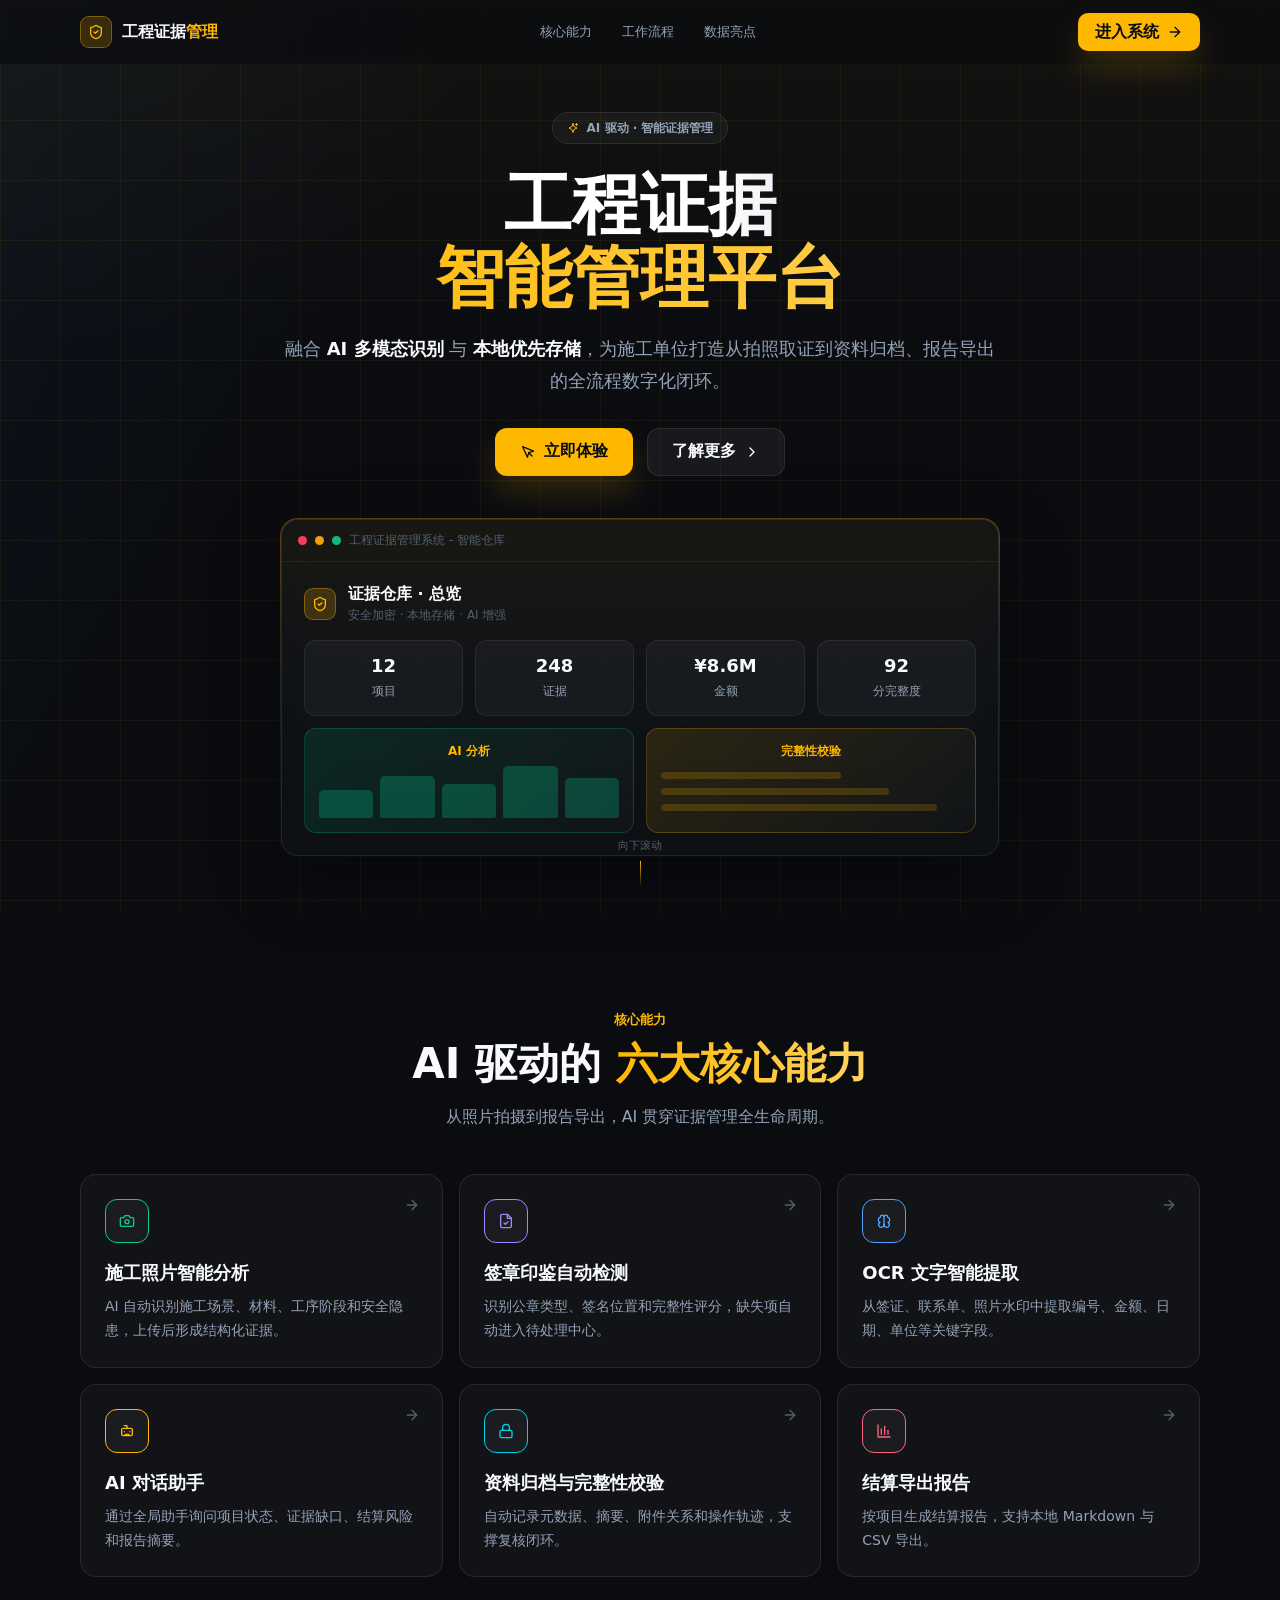
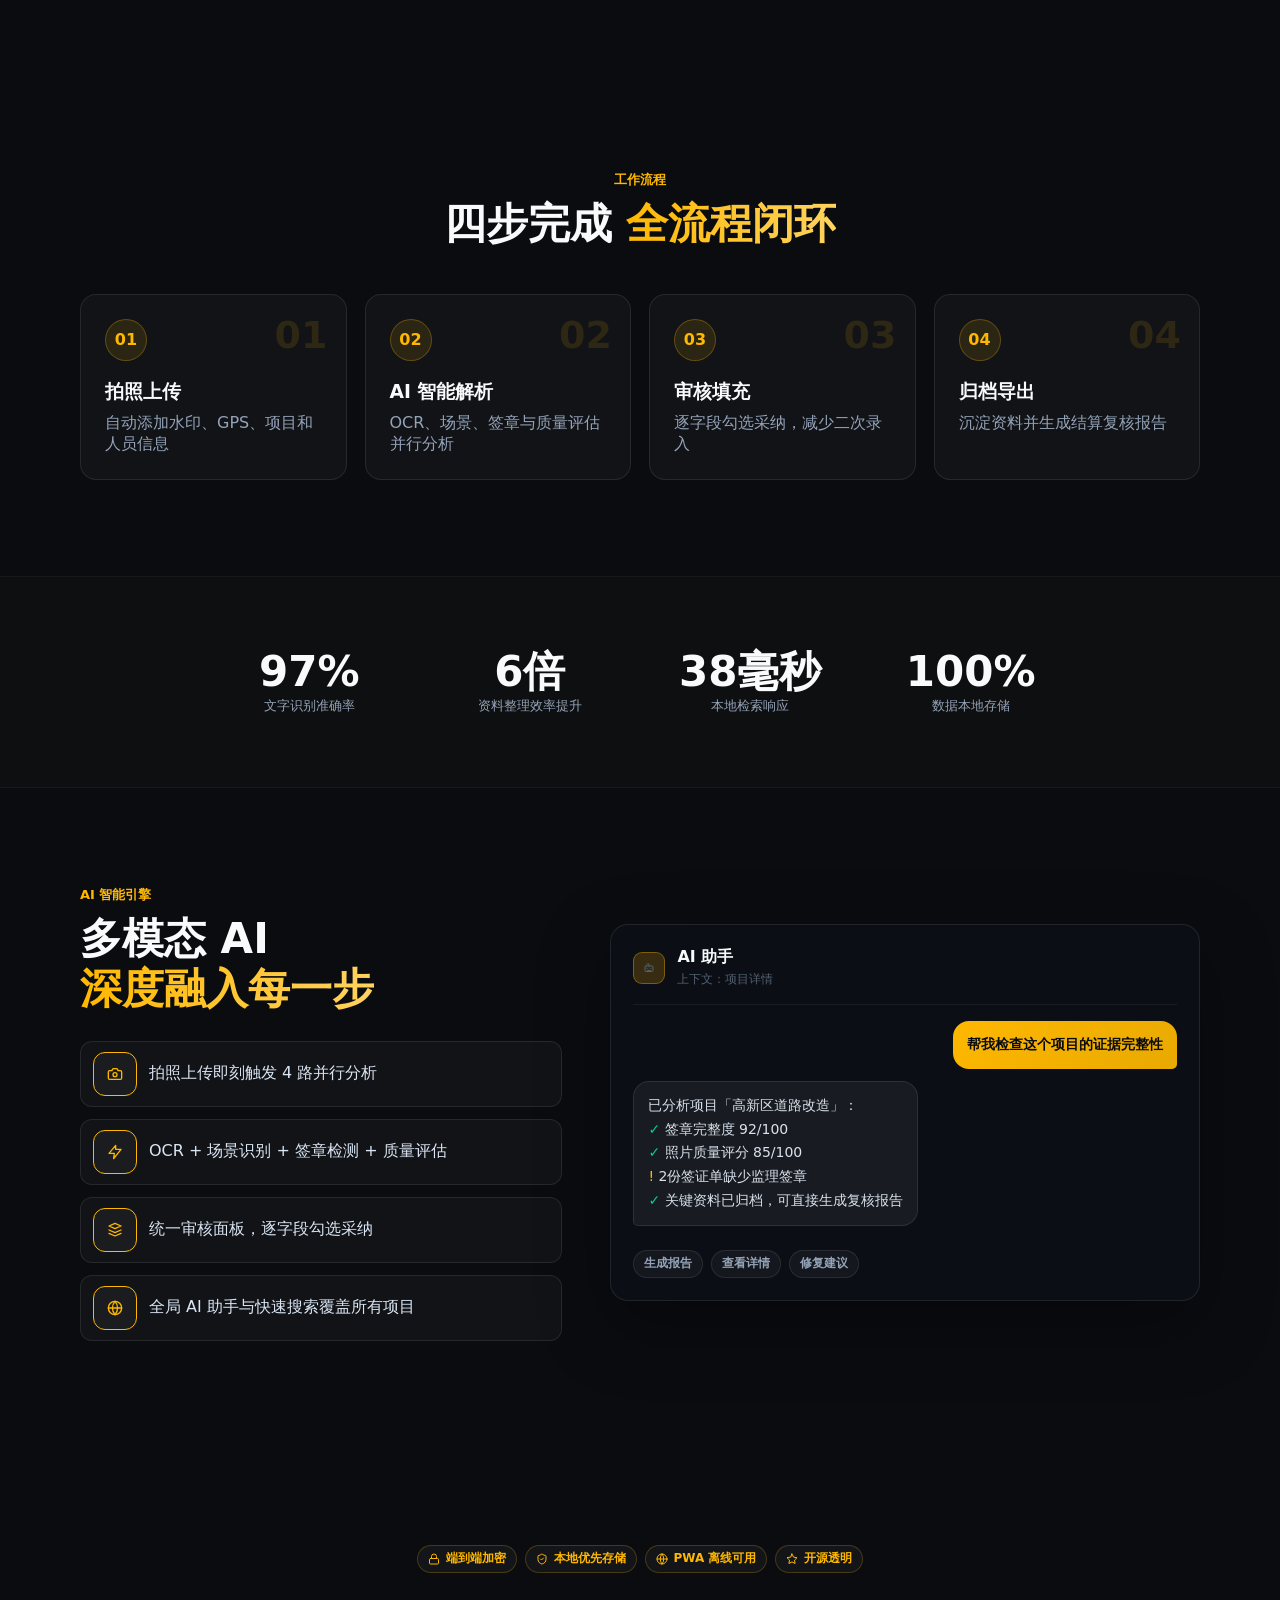
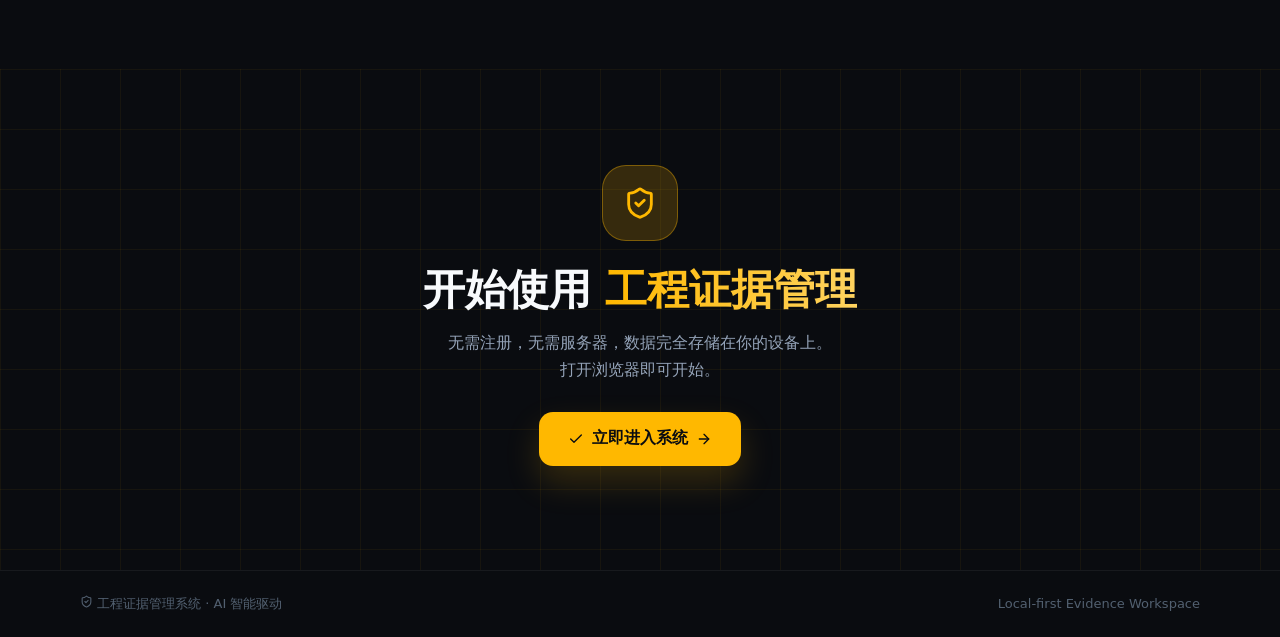
==== index.html @ 11dbf170 "Initial evidence management app" ====
<!doctype html>
<html lang="zh-CN">
  <head>
    <meta charset="utf-8" />
    <meta name="viewport" content="width=device-width, initial-scale=1" />
    <meta name="theme-color" content="#0a0c10" />
    <title>工程证据管理 - 本地复刻版</title>
    <meta name="description" content="工程建设结算前证据链管理平台本地复刻版" />
    <link rel="stylesheet" href="/styles.css" />
  </head>
  <body>
    <div id="app"></div>
    <div id="toast" class="toast" role="status" aria-live="polite"></div>
    <script src="/app.js" defer></script>
  </body>
</html>
---- styles.css ----
:root {
  --bg: #0a0c10;
  --bg-2: #0d1016;
  --panel: rgba(255, 255, 255, 0.035);
  --panel-strong: rgba(255, 255, 255, 0.06);
  --line: rgba(255, 255, 255, 0.09);
  --line-strong: rgba(255, 184, 0, 0.34);
  --text: #f8fafc;
  --muted: #94a3b8;
  --faint: #526070;
  --primary: #ffb800;
  --primary-2: #ffd35f;
  --green: #00d294;
  --blue: #54a2ff;
  --violet: #a685ff;
  --rose: #ff667f;
  --cyan: #00d2ef;
  --radius: 16px;
  --shadow: 0 24px 70px rgba(0, 0, 0, 0.36);
}

* {
  box-sizing: border-box;
}

html {
  scroll-behavior: smooth;
}

body {
  margin: 0;
  background: var(--bg);
  color: var(--text);
  font-family: Inter, "PingFang SC", "Microsoft YaHei", system-ui, -apple-system, BlinkMacSystemFont, "Segoe UI", sans-serif;
  min-height: 100vh;
}

button,
input,
textarea,
select {
  font: inherit;
}

button {
  border: 0;
  cursor: pointer;
}

a {
  color: inherit;
  text-decoration: none;
}

.page-grid {
  background-image:
    linear-gradient(rgba(255, 184, 0, 0.055) 1px, transparent 1px),
    linear-gradient(90deg, rgba(255, 184, 0, 0.055) 1px, transparent 1px);
  background-size: 60px 60px;
}

.scan {
  position: relative;
  overflow: hidden;
}

.scan::after {
  content: "";
  position: absolute;
  inset: 0;
  pointer-events: none;
  background: linear-gradient(transparent 50%, rgba(255, 184, 0, 0.05) 50%) 0 0 / 100% 4px;
  opacity: 0.2;
}

.icon {
  width: 1em;
  height: 1em;
  display: inline-block;
  flex: 0 0 auto;
}

.home-shell {
  min-height: 100vh;
  background:
    linear-gradient(180deg, rgba(255, 184, 0, 0.04), transparent 22rem),
    linear-gradient(120deg, rgba(84, 162, 255, 0.055), transparent 28rem),
    var(--bg);
  overflow: hidden;
}

.topbar {
  position: fixed;
  inset: 0 0 auto 0;
  z-index: 20;
  height: 64px;
  background: rgba(10, 12, 16, 0.72);
  border-bottom: 1px solid transparent;
  backdrop-filter: blur(16px);
  transition: border-color 160ms ease, background 160ms ease;
}

.topbar.is-scrolled {
  background: rgba(10, 12, 16, 0.9);
  border-bottom-color: var(--line);
}

.topbar-inner {
  width: min(1120px, calc(100% - 32px));
  height: 64px;
  margin: 0 auto;
  display: flex;
  align-items: center;
  justify-content: space-between;
  gap: 18px;
}

.brand {
  display: inline-flex;
  align-items: center;
  gap: 10px;
  font-weight: 800;
  white-space: nowrap;
}

.brand-mark {
  width: 32px;
  height: 32px;
  border-radius: 9px;
  display: grid;
  place-items: center;
  background: rgba(255, 184, 0, 0.18);
  border: 1px solid rgba(255, 184, 0, 0.36);
  color: var(--primary);
}

.brand em {
  color: var(--primary);
  font-style: normal;
}

.nav-links {
  display: flex;
  align-items: center;
  gap: 30px;
  color: var(--muted);
  font-size: 13px;
}

.nav-links a:hover {
  color: var(--primary);
}

.btn {
  min-height: 38px;
  display: inline-flex;
  align-items: center;
  justify-content: center;
  gap: 8px;
  border-radius: 10px;
  padding: 0 16px;
  font-weight: 800;
  color: var(--text);
  background: rgba(255, 255, 255, 0.055);
  border: 1px solid var(--line);
  transition: transform 160ms ease, background 160ms ease, border-color 160ms ease, box-shadow 160ms ease;
}

.btn:hover {
  transform: translateY(-1px);
  background: rgba(255, 255, 255, 0.085);
  border-color: rgba(255, 255, 255, 0.18);
}

.btn:active {
  transform: translateY(0);
}

.btn-primary {
  background: var(--primary);
  color: #0a0c10;
  border-color: rgba(255, 184, 0, 0.8);
  box-shadow: 0 16px 34px rgba(255, 184, 0, 0.18);
}

.btn-primary:hover {
  background: var(--primary-2);
}

.btn-violet {
  background: rgba(166, 133, 255, 0.18);
  border-color: rgba(166, 133, 255, 0.38);
  color: #d8ccff;
}

.hero {
  position: relative;
  min-height: 100vh;
  padding: 112px 20px 56px;
  display: flex;
  align-items: center;
  justify-content: center;
}

.hero-inner {
  width: min(880px, 100%);
  text-align: center;
}

.badge {
  display: inline-flex;
  align-items: center;
  gap: 8px;
  min-height: 32px;
  border: 1px solid var(--line);
  background: rgba(255, 255, 255, 0.04);
  color: var(--muted);
  border-radius: 999px;
  padding: 0 14px;
  font-size: 12px;
  font-weight: 700;
}

.badge .icon {
  color: var(--primary);
}

.hero h1 {
  margin: 24px 0 18px;
  font-size: 68px;
  line-height: 1.08;
  font-weight: 900;
}

.hero h1 span {
  display: block;
}

.text-gradient {
  color: transparent;
  background: linear-gradient(90deg, #fff 0%, #fff 58%, #a9b4c3 100%);
  -webkit-background-clip: text;
  background-clip: text;
}

.accent-gradient {
  color: transparent;
  background: linear-gradient(90deg, var(--primary), var(--primary-2));
  -webkit-background-clip: text;
  background-clip: text;
}

.hero-copy {
  width: min(720px, 100%);
  margin: 0 auto 30px;
  color: var(--muted);
  font-size: 18px;
  line-height: 1.8;
}

.hero-copy strong {
  color: var(--text);
}

.hero-actions {
  display: flex;
  justify-content: center;
  gap: 14px;
  margin-bottom: 42px;
  flex-wrap: wrap;
}

.hero-actions .btn {
  min-height: 48px;
  border-radius: 12px;
  padding-inline: 24px;
}

.browser-card {
  position: relative;
  width: min(720px, 100%);
  margin: 0 auto;
  padding: 1px;
  border-radius: 18px;
  background: linear-gradient(180deg, rgba(255, 184, 0, 0.32), rgba(255, 255, 255, 0.08), transparent);
  box-shadow: var(--shadow);
}

.browser-frame {
  border: 1px solid var(--line);
  border-radius: 17px;
  background: rgba(13, 16, 22, 0.9);
  overflow: hidden;
  backdrop-filter: blur(18px);
}

.browser-dots {
  height: 42px;
  display: flex;
  align-items: center;
  gap: 8px;
  padding: 0 16px;
  border-bottom: 1px solid rgba(255, 255, 255, 0.06);
  color: var(--faint);
  font-size: 12px;
}

.dot {
  width: 9px;
  height: 9px;
  border-radius: 50%;
}

.dot.red { background: #f43f5e; }
.dot.yellow { background: #f59e0b; }
.dot.green { background: #10b981; }

.browser-body {
  padding: 22px;
}

.preview-head {
  display: flex;
  align-items: center;
  gap: 12px;
  text-align: left;
  margin-bottom: 16px;
}

.preview-title {
  margin: 0;
  font-weight: 800;
}

.preview-sub {
  margin: 2px 0 0;
  color: var(--faint);
  font-size: 12px;
}

.preview-stats,
.metric-grid {
  display: grid;
  grid-template-columns: repeat(4, minmax(0, 1fr));
  gap: 12px;
}

.mini-stat,
.metric-card {
  min-height: 76px;
  border: 1px solid rgba(255, 255, 255, 0.07);
  background: rgba(255, 255, 255, 0.035);
  border-radius: 12px;
  padding: 14px;
}

.mini-stat strong,
.metric-card strong {
  display: block;
  font-size: 18px;
  margin-bottom: 4px;
}

.mini-stat span,
.metric-card span {
  color: var(--muted);
  font-size: 12px;
}

.preview-charts {
  margin-top: 12px;
  display: grid;
  grid-template-columns: 1fr 1fr;
  gap: 12px;
}

.mini-chart {
  min-height: 96px;
  border-radius: 12px;
  padding: 14px;
  border: 1px solid rgba(255, 255, 255, 0.07);
  background: rgba(255, 255, 255, 0.03);
}

.mini-chart.green {
  border-color: rgba(0, 210, 148, 0.22);
  background: linear-gradient(135deg, rgba(0, 210, 148, 0.12), rgba(255, 255, 255, 0.02));
}

.mini-chart.amber {
  border-color: rgba(255, 184, 0, 0.24);
  background: linear-gradient(135deg, rgba(255, 184, 0, 0.12), rgba(255, 255, 255, 0.02));
}

.mini-chart p {
  margin: 0 0 12px;
  color: var(--primary);
  font-size: 12px;
  font-weight: 800;
}

.bars {
  height: 46px;
  display: flex;
  align-items: end;
  gap: 7px;
}

.bars i {
  display: block;
  flex: 1;
  min-width: 18px;
  border-radius: 5px 5px 2px 2px;
  background: rgba(0, 210, 148, 0.26);
}

.lines {
  display: grid;
  gap: 9px;
}

.lines i {
  display: block;
  height: 7px;
  border-radius: 999px;
  background: rgba(255, 184, 0, 0.18);
}

.scroll-cue {
  position: absolute;
  bottom: 26px;
  left: 50%;
  transform: translateX(-50%);
  color: var(--faint);
  font-size: 11px;
  display: grid;
  gap: 8px;
  justify-items: center;
  animation: bounce 1.5s infinite;
}

.scroll-cue i {
  width: 1px;
  height: 26px;
  background: linear-gradient(var(--primary), transparent);
}

@keyframes bounce {
  0%, 100% { transform: translateX(-50%) translateY(0); }
  50% { transform: translateX(-50%) translateY(8px); }
}

.section {
  position: relative;
  padding: 96px 20px;
}

.section-inner {
  width: min(1120px, 100%);
  margin: 0 auto;
}

.section-head {
  text-align: center;
  margin-bottom: 44px;
}

.kicker {
  color: var(--primary);
  font-size: 13px;
  font-weight: 800;
}

.section-head h2,
.split-copy h2,
.cta h2 {
  margin: 10px 0 14px;
  font-size: 42px;
  line-height: 1.2;
}

.section-head p,
.split-copy p,
.cta p {
  color: var(--muted);
  margin: 0;
  line-height: 1.7;
}

.feature-grid {
  display: grid;
  grid-template-columns: repeat(3, minmax(0, 1fr));
  gap: 16px;
}

.feature {
  position: relative;
  min-height: 190px;
  border: 1px solid var(--line);
  background: rgba(255, 255, 255, 0.03);
  border-radius: 16px;
  padding: 24px;
  transition: transform 160ms ease, border-color 160ms ease, background 160ms ease;
}

.feature:hover {
  transform: translateY(-3px);
  background: rgba(255, 255, 255, 0.055);
  border-color: rgba(255, 255, 255, 0.18);
}

.feature .icon-box {
  margin-bottom: 18px;
}

.feature h3 {
  margin: 0 0 10px;
  font-size: 18px;
}

.feature p {
  margin: 0;
  color: var(--muted);
  line-height: 1.7;
  font-size: 14px;
}

.feature .arrow {
  position: absolute;
  top: 22px;
  right: 22px;
  color: var(--faint);
}

.feature:hover .arrow {
  color: var(--primary);
}

.icon-box {
  width: 44px;
  height: 44px;
  display: grid;
  place-items: center;
  border-radius: 12px;
  border: 1px solid currentColor;
  background: rgba(255, 255, 255, 0.035);
}

.tone-green { color: var(--green); }
.tone-violet { color: var(--violet); }
.tone-blue { color: var(--blue); }
.tone-amber { color: var(--primary); }
.tone-cyan { color: var(--cyan); }
.tone-rose { color: var(--rose); }

.workflow {
  display: grid;
  grid-template-columns: repeat(4, minmax(0, 1fr));
  gap: 18px;
}

.step {
  position: relative;
  border: 1px solid var(--line);
  background: rgba(255, 255, 255, 0.03);
  border-radius: 16px;
  padding: 24px;
  min-height: 150px;
}

.step-num {
  width: 42px;
  height: 42px;
  display: grid;
  place-items: center;
  border-radius: 50%;
  border: 1px solid rgba(255, 184, 0, 0.28);
  background: rgba(255, 184, 0, 0.11);
  color: var(--primary);
  font-weight: 900;
  margin-bottom: 18px;
}

.step::before {
  content: attr(data-num);
  position: absolute;
  top: 18px;
  right: 18px;
  color: rgba(255, 184, 0, 0.12);
  font-size: 38px;
  font-weight: 900;
}

.step h3 {
  margin: 0 0 8px;
}

.step p {
  margin: 0;
  color: var(--muted);
}

.stats-band {
  padding: 72px 20px;
  border-block: 1px solid rgba(255, 255, 255, 0.045);
  background: rgba(255, 184, 0, 0.015);
}

.stat-grid {
  width: min(860px, 100%);
  margin: 0 auto;
  display: grid;
  grid-template-columns: repeat(4, minmax(0, 1fr));
  gap: 22px;
  text-align: center;
}

.big-stat strong {
  display: block;
  font-size: 42px;
  line-height: 1.1;
}

.big-stat span {
  color: var(--muted);
  font-size: 13px;
}

.split {
  display: grid;
  grid-template-columns: minmax(0, 0.9fr) minmax(0, 1.1fr);
  gap: 48px;
  align-items: center;
}

.check-list {
  display: grid;
  gap: 12px;
  margin-top: 26px;
}

.check-item {
  display: flex;
  align-items: center;
  gap: 12px;
  min-height: 56px;
  padding: 10px 12px;
  border: 1px solid var(--line);
  border-radius: 12px;
  background: rgba(255, 255, 255, 0.03);
  color: #dbe6f4;
}

.chat-card {
  border: 1px solid var(--line);
  background: rgba(13, 16, 22, 0.92);
  border-radius: 18px;
  padding: 22px;
  box-shadow: var(--shadow);
}

.chat-head {
  display: flex;
  gap: 12px;
  align-items: center;
  padding-bottom: 16px;
  border-bottom: 1px solid rgba(255, 255, 255, 0.06);
}

.chat-head p {
  margin: 0;
}

.chat-head span {
  color: var(--faint);
  font-size: 12px;
}

.bubble-wrap {
  display: grid;
  gap: 12px;
  margin-top: 16px;
}

.bubble {
  max-width: 84%;
  padding: 12px 14px;
  border-radius: 16px;
  font-size: 14px;
  line-height: 1.7;
}

.bubble.user {
  justify-self: end;
  background: linear-gradient(135deg, var(--primary), #e8a900);
  color: #0a0c10;
  font-weight: 700;
  border-bottom-right-radius: 5px;
}

.bubble.ai {
  justify-self: start;
  background: rgba(255, 255, 255, 0.055);
  border: 1px solid var(--line);
  color: #d8e1ed;
  border-bottom-left-radius: 5px;
}

.chip-row {
  display: flex;
  gap: 8px;
  flex-wrap: wrap;
  margin-top: 12px;
}

.chip,
.pill {
  display: inline-flex;
  align-items: center;
  gap: 6px;
  min-height: 28px;
  padding: 0 10px;
  border: 1px solid var(--line);
  background: rgba(255, 255, 255, 0.04);
  color: var(--muted);
  border-radius: 999px;
  font-size: 12px;
  font-weight: 700;
}

.chip.primary {
  color: var(--primary);
  border-color: rgba(255, 184, 0, 0.22);
}

.cta {
  text-align: center;
  padding: 96px 20px 104px;
}

.cta .brand-mark {
  width: 76px;
  height: 76px;
  margin: 0 auto 24px;
  border-radius: 24px;
  font-size: 34px;
}

.cta .btn {
  margin-top: 28px;
  min-height: 54px;
  padding-inline: 28px;
  border-radius: 14px;
}

.home-footer {
  border-top: 1px solid rgba(255, 255, 255, 0.06);
  padding: 24px 20px;
  color: var(--faint);
  font-size: 13px;
}

.home-footer-inner {
  width: min(1120px, 100%);
  margin: 0 auto;
  display: flex;
  align-items: center;
  justify-content: space-between;
  gap: 16px;
}

.app-shell {
  min-height: 100vh;
  background:
    linear-gradient(180deg, rgba(255, 184, 0, 0.03), transparent 26rem),
    var(--bg);
  color: var(--text);
}

.sidebar {
  position: fixed;
  inset: 0 auto 0 0;
  width: 256px;
  border-right: 1px solid var(--line);
  background: rgba(8, 10, 14, 0.94);
  backdrop-filter: blur(18px);
  z-index: 30;
  display: flex;
  flex-direction: column;
  padding: 18px 12px;
}

.side-brand {
  display: flex;
  align-items: center;
  gap: 11px;
  margin: 0 8px 26px;
}

.side-brand h1 {
  margin: 0;
  font-size: 15px;
}

.side-brand p {
  margin: 2px 0 0;
  color: var(--primary);
  font-size: 11px;
  font-weight: 800;
}

.side-search {
  height: 34px;
  margin-bottom: 24px;
  border: 1px solid var(--line);
  background: rgba(255, 255, 255, 0.055);
  color: var(--muted);
  border-radius: 10px;
  display: flex;
  align-items: center;
  justify-content: space-between;
  padding: 0 10px;
  font-size: 13px;
}

.kbd {
  display: inline-flex;
  align-items: center;
  min-height: 20px;
  padding: 0 6px;
  border-radius: 5px;
  border: 1px solid var(--line);
  color: var(--faint);
  font-size: 11px;
}

.side-nav {
  display: grid;
  gap: 6px;
}

.side-link {
  min-height: 44px;
  display: flex;
  align-items: center;
  gap: 12px;
  color: #b4c1d2;
  border: 1px solid transparent;
  border-radius: 8px;
  padding: 0 12px;
  font-size: 15px;
  font-weight: 700;
}

.side-link:hover,
.side-link.active {
  background: rgba(255, 184, 0, 0.13);
  border-color: rgba(255, 184, 0, 0.34);
  color: #fff0bd;
}

.side-status {
  margin-top: auto;
  padding: 16px 10px 0;
  border-top: 1px solid var(--line);
  color: var(--faint);
  font-size: 12px;
  display: grid;
  gap: 10px;
}

.status-dot {
  display: inline-block;
  width: 8px;
  height: 8px;
  border-radius: 50%;
  background: var(--primary);
  margin-right: 8px;
  box-shadow: 0 0 0 4px rgba(255, 184, 0, 0.1);
}

.app-main {
  margin-left: 256px;
  min-height: 100vh;
  padding: 40px;
  padding-bottom: 82px;
  position: relative;
}

.app-main::before {
  content: "";
  position: fixed;
  inset: 0 0 0 256px;
  pointer-events: none;
  background-image:
    linear-gradient(rgba(255, 184, 0, 0.055) 1px, transparent 1px),
    linear-gradient(90deg, rgba(255, 184, 0, 0.055) 1px, transparent 1px);
  background-size: 60px 60px;
  mask-image: linear-gradient(90deg, transparent, #000 10%, #000);
}

.app-content {
  position: relative;
  z-index: 1;
}

.top-actions {
  display: flex;
  align-items: center;
  justify-content: space-between;
  gap: 16px;
  border: 1px solid var(--line);
  background: rgba(255, 255, 255, 0.045);
  border-radius: 16px;
  padding: 16px;
  margin-bottom: 24px;
  backdrop-filter: blur(16px);
}

.action-group {
  display: flex;
  gap: 12px;
  flex-wrap: wrap;
}

.status-filter {
  display: flex;
  align-items: center;
  gap: 12px;
  color: var(--muted);
  flex-wrap: wrap;
  justify-content: flex-end;
}

.page-title {
  border-left: 5px solid var(--primary);
  background: rgba(255, 255, 255, 0.045);
  border-radius: 0 16px 16px 0;
  padding: 22px 24px;
  margin-bottom: 24px;
  min-height: 112px;
}

.page-title h1 {
  margin: 0 0 8px;
  font-size: 30px;
  line-height: 1.2;
}

.page-title p {
  margin: 0;
  color: var(--muted);
}

.dashboard-layout,
.project-layout,
.pending-layout,
.settings-layout,
.export-layout {
  display: grid;
  grid-template-columns: minmax(230px, 0.34fr) minmax(0, 1fr);
  gap: 24px;
}

.panel {
  border: 1px solid var(--line);
  background: rgba(255, 255, 255, 0.045);
  border-radius: 16px;
  padding: 20px;
  backdrop-filter: blur(16px);
}

.panel + .panel {
  margin-top: 18px;
}

.panel h2,
.panel h3 {
  margin: 0 0 14px;
  font-size: 16px;
}

.panel p {
  color: var(--muted);
}

.summary-list {
  display: grid;
  gap: 14px;
}

.summary-row {
  display: flex;
  justify-content: space-between;
  gap: 12px;
  border-bottom: 1px solid rgba(255, 255, 255, 0.06);
  padding-bottom: 12px;
  color: var(--muted);
}

.summary-row strong {
  color: var(--text);
}

.data-grid {
  display: grid;
  grid-template-columns: repeat(4, minmax(0, 1fr));
  gap: 16px;
  margin-bottom: 24px;
}

.data-grid.wide-two {
  margin-top: 24px;
  grid-template-columns: 1fr 1fr;
}

.data-grid.compact-six {
  grid-template-columns: repeat(6, minmax(0, 1fr));
}

.metric-card {
  min-height: 132px;
}

.metric-card .icon-box {
  width: 36px;
  height: 36px;
  margin-bottom: 18px;
}

.metric-card strong {
  font-size: 30px;
}

.chart-panel {
  min-height: 206px;
  position: relative;
}

.line-chart {
  width: 100%;
  height: 126px;
  margin: 8px 0 10px;
}

.line-chart path {
  fill: none;
  stroke-width: 3;
}

.line-chart .grid {
  stroke: rgba(255, 255, 255, 0.06);
  stroke-width: 1;
}

.chart-legend {
  display: flex;
  gap: 14px;
  justify-content: flex-end;
  color: var(--muted);
  font-size: 12px;
  flex-wrap: wrap;
}

.legend-dot {
  width: 8px;
  height: 3px;
  display: inline-block;
  border-radius: 999px;
  margin-right: 6px;
  vertical-align: middle;
}

.record-list {
  display: grid;
  gap: 10px;
}

.record {
  display: grid;
  grid-template-columns: 34px minmax(0, 1fr) auto;
  gap: 12px;
  align-items: center;
  min-height: 76px;
  border: 1px solid rgba(255, 255, 255, 0.06);
  background: rgba(255, 255, 255, 0.03);
  border-radius: 12px;
  padding: 12px;
}

.record:hover {
  border-color: rgba(255, 184, 0, 0.28);
  background: rgba(255, 184, 0, 0.045);
}

.record h4 {
  margin: 0 0 4px;
  font-size: 14px;
}

.record p {
  margin: 0;
  color: var(--muted);
  font-size: 12px;
  line-height: 1.6;
}

.record-meta {
  text-align: right;
  color: var(--muted);
  font-size: 12px;
  white-space: nowrap;
}

.empty-state {
  min-height: 160px;
  display: grid;
  place-items: center;
  text-align: center;
  color: var(--muted);
}

.empty-state .icon {
  font-size: 38px;
  color: #36506f;
  margin: 0 auto 12px;
}

.radar {
  min-height: 206px;
  display: grid;
  place-items: center;
  text-align: center;
}

.radar-ring {
  width: 70px;
  height: 70px;
  border-radius: 50%;
  border: 4px solid rgba(0, 210, 148, 0.45);
  display: grid;
  place-items: center;
  color: var(--green);
  margin: 0 auto 12px;
}

.project-head {
  display: flex;
  justify-content: space-between;
  gap: 18px;
  align-items: flex-start;
}

.crumb {
  display: flex;
  align-items: center;
  gap: 8px;
  color: var(--muted);
  font-size: 13px;
  margin-bottom: 8px;
  flex-wrap: wrap;
}

.project-cards {
  display: grid;
  grid-template-columns: repeat(4, minmax(0, 1fr));
  gap: 16px;
  margin-bottom: 24px;
}

.project-cards .metric-card strong {
  color: currentColor;
}

.upload-board {
  display: grid;
  grid-template-columns: minmax(260px, 0.42fr) minmax(0, 1fr);
  gap: 16px;
}

.field-stack {
  display: grid;
  gap: 12px;
}

.form-card {
  max-width: 980px;
}

.form-grid {
  display: grid;
  grid-template-columns: repeat(2, minmax(0, 1fr));
  gap: 14px;
}

.form-actions {
  display: flex;
  align-items: center;
  justify-content: flex-end;
  gap: 12px;
  flex-wrap: wrap;
}

.inline-field {
  min-width: 230px;
}

.field label {
  display: block;
  color: var(--muted);
  font-size: 12px;
  margin-bottom: 6px;
}

.field input,
.field select,
.field textarea {
  width: 100%;
  min-height: 44px;
  border: 1px solid var(--line);
  background: rgba(4, 6, 10, 0.35);
  color: var(--text);
  border-radius: 10px;
  padding: 10px 12px;
  outline: none;
}

.field textarea {
  min-height: 110px;
  resize: vertical;
}

.drop-zone {
  min-height: 164px;
  border: 1px dashed rgba(255, 255, 255, 0.17);
  border-radius: 14px;
  display: grid;
  place-items: center;
  color: var(--muted);
  text-align: center;
  padding: 18px;
  background: rgba(255, 255, 255, 0.025);
}

.tag-row {
  display: flex;
  flex-wrap: wrap;
  gap: 8px;
}

.filter-bar {
  display: flex;
  align-items: center;
  justify-content: space-between;
  gap: 14px;
  flex-wrap: wrap;
  margin-bottom: 14px;
}

.filter-bar h3 {
  margin: 0;
}

.status-tabs {
  display: inline-flex;
  flex-wrap: wrap;
  gap: 8px;
}

.status-tab {
  min-height: 32px;
  padding: 0 11px;
  border-radius: 999px;
  border: 1px solid var(--line);
  background: rgba(255, 255, 255, 0.04);
  color: var(--muted);
  font-size: 12px;
  font-weight: 800;
}

.status-tab.active,
.status-tab:hover {
  border-color: rgba(255, 184, 0, 0.38);
  background: rgba(255, 184, 0, 0.13);
  color: var(--primary);
}

.projects-list {
  display: grid;
  gap: 14px;
}

.project-item {
  border: 1px solid var(--line);
  background: rgba(255, 255, 255, 0.04);
  border-radius: 16px;
  padding: 18px;
  display: grid;
  grid-template-columns: 44px minmax(0, 1fr) auto;
  gap: 18px;
  align-items: center;
}

.project-item h3 {
  margin: 0 0 8px;
}

.project-item p {
  margin: 0;
  color: var(--muted);
}

.queue-grid {
  display: grid;
  grid-template-columns: minmax(0, 1.2fr) minmax(300px, 0.8fr);
  gap: 20px;
}

.queue-list {
  display: grid;
  gap: 12px;
}

.mini-records {
  margin: -4px 0 14px;
}

.queue-item {
  border: 1px solid var(--line);
  border-radius: 14px;
  background: rgba(255, 255, 255, 0.035);
  padding: 16px;
  display: flex;
  justify-content: space-between;
  gap: 16px;
}

.queue-item h3 {
  margin: 0 0 6px;
}

.queue-count {
  min-width: 42px;
  height: 30px;
  border-radius: 8px;
  display: grid;
  place-items: center;
  background: rgba(255, 184, 0, 0.16);
  color: var(--primary);
  font-weight: 900;
}

.report-preview {
  display: grid;
  gap: 16px;
}

.report-box {
  border: 1px solid rgba(255, 255, 255, 0.11);
  background: rgba(255, 255, 255, 0.04);
  border-radius: 14px;
  padding: 18px;
}

.report-box h3 {
  margin: 0 0 12px;
}

.report-text {
  margin: 0;
  max-height: 340px;
  overflow: auto;
  white-space: pre-wrap;
  border: 1px solid var(--line);
  background: rgba(0, 0, 0, 0.22);
  border-radius: 12px;
  padding: 14px;
  color: #cbd5e1;
  line-height: 1.7;
}

.settings-list {
  display: grid;
  gap: 12px;
}

.toggle-row {
  min-height: 58px;
  display: flex;
  justify-content: space-between;
  gap: 16px;
  align-items: center;
  border: 1px solid var(--line);
  border-radius: 12px;
  padding: 12px;
  background: rgba(255, 255, 255, 0.025);
}

.toggle-row p {
  margin: 3px 0 0;
  font-size: 12px;
}

.switch {
  width: 48px;
  height: 28px;
  border-radius: 999px;
  border: 1px solid rgba(0, 210, 148, 0.4);
  background: rgba(0, 210, 148, 0.16);
  position: relative;
  flex: 0 0 auto;
}

.switch::after {
  content: "";
  position: absolute;
  top: 4px;
  right: 4px;
  width: 18px;
  height: 18px;
  border-radius: 50%;
  background: var(--green);
}

.app-footer {
  position: fixed;
  left: 256px;
  right: 0;
  bottom: 0;
  z-index: 10;
  min-height: 42px;
  border-top: 1px solid var(--line);
  background: rgba(8, 10, 14, 0.9);
  display: flex;
  align-items: center;
  justify-content: space-between;
  gap: 16px;
  padding: 0 24px;
  color: var(--faint);
  font-size: 12px;
}

.ai-fab {
  position: fixed;
  right: 24px;
  bottom: 54px;
  z-index: 35;
  width: 62px;
  height: 62px;
  border-radius: 22px;
  background: var(--primary);
  color: #0a0c10;
  display: grid;
  place-items: center;
  box-shadow: 0 18px 38px rgba(255, 184, 0, 0.26);
  border: 1px solid rgba(255, 184, 0, 0.8);
  font-size: 26px;
}

.ai-fab::after {
  content: "";
  position: absolute;
  width: 11px;
  height: 11px;
  border-radius: 50%;
  right: 7px;
  top: 7px;
  background: var(--green);
  border: 2px solid var(--bg);
}

.modal-backdrop {
  position: fixed;
  inset: 0;
  z-index: 50;
  display: grid;
  place-items: center;
  background: rgba(3, 5, 9, 0.62);
  backdrop-filter: blur(8px);
  padding: 20px;
}

.modal {
  width: min(560px, 100%);
  max-height: calc(100vh - 48px);
  overflow: auto;
  border: 1px solid var(--line);
  background: #0d1016;
  border-radius: 18px;
  box-shadow: var(--shadow);
  padding: 20px;
}

.modal-head {
  display: flex;
  justify-content: space-between;
  gap: 16px;
  align-items: center;
  padding-bottom: 14px;
  border-bottom: 1px solid rgba(255, 255, 255, 0.06);
  margin-bottom: 16px;
}

.modal-head h2 {
  margin: 0;
  font-size: 18px;
}

.muted-copy,
.empty-line {
  margin: 0;
  color: var(--muted);
  font-size: 13px;
  line-height: 1.7;
}

.empty-line {
  border: 1px dashed var(--line);
  border-radius: 12px;
  padding: 12px;
  background: rgba(255, 255, 255, 0.025);
}

.ai-input-row {
  display: grid;
  grid-template-columns: minmax(0, 1fr) auto;
  gap: 10px;
  margin-top: 16px;
}

.icon-btn {
  width: 36px;
  height: 36px;
  border-radius: 10px;
  border: 1px solid var(--line);
  background: rgba(255, 255, 255, 0.04);
  color: var(--text);
  display: grid;
  place-items: center;
}

.search-results {
  display: grid;
  gap: 10px;
}

.search-hit {
  border: 1px solid var(--line);
  border-radius: 12px;
  padding: 12px;
  background: rgba(255, 255, 255, 0.035);
}

.toast {
  position: fixed;
  top: 24px;
  left: 50%;
  transform: translateX(-50%) translateY(-20px);
  z-index: 80;
  min-width: min(360px, calc(100% - 32px));
  min-height: 54px;
  display: none;
  align-items: center;
  justify-content: center;
  border-radius: 12px;
  border: 1px solid rgba(0, 210, 148, 0.26);
  background: #e8fff3;
  color: #00693f;
  font-weight: 800;
  box-shadow: var(--shadow);
}

.toast.show {
  display: flex;
  animation: toast-in 240ms ease forwards;
}

.btn.danger,
.danger {
  border-color: rgba(255, 102, 127, 0.38);
  color: #ff9cad;
  background: rgba(255, 102, 127, 0.08);
}

.btn.danger:hover,
.danger:hover {
  background: rgba(255, 102, 127, 0.14);
}

@keyframes toast-in {
  to { transform: translateX(-50%) translateY(0); }
}

.fade-in {
  animation: fade-in 320ms ease both;
}

@keyframes fade-in {
  from { opacity: 0; transform: translateY(10px); }
  to { opacity: 1; transform: translateY(0); }
}

@media (max-width: 1080px) {
  .dashboard-layout,
  .project-layout,
  .pending-layout,
  .settings-layout,
  .export-layout,
  .split,
  .upload-board,
  .queue-grid {
    grid-template-columns: 1fr;
  }

  .feature-grid {
    grid-template-columns: repeat(2, minmax(0, 1fr));
  }

  .workflow,
  .stat-grid,
  .project-cards,
  .data-grid,
  .data-grid.wide-two,
  .data-grid.compact-six {
    grid-template-columns: repeat(2, minmax(0, 1fr));
  }

  .form-grid {
    grid-template-columns: 1fr;
  }
}

@media (max-width: 760px) {
  .nav-links {
    display: none;
  }

  .hero {
    padding-top: 96px;
  }

  .hero h1 {
    font-size: 42px;
  }

  .section-head h2,
  .split-copy h2,
  .cta h2 {
    font-size: 30px;
  }

  .preview-stats,
  .preview-charts,
  .feature-grid,
  .workflow,
  .stat-grid,
  .project-cards,
  .data-grid,
  .data-grid.wide-two,
  .data-grid.compact-six,
  .metric-grid {
    grid-template-columns: 1fr;
  }

  .home-footer-inner,
  .project-head,
  .top-actions,
  .app-footer {
    align-items: flex-start;
    flex-direction: column;
  }

  .sidebar {
    position: sticky;
    top: 0;
    width: 100%;
    height: auto;
    inset: auto;
    flex-direction: column;
    border-right: 0;
    border-bottom: 1px solid var(--line);
  }

  .side-brand {
    margin-bottom: 12px;
  }

  .side-search,
  .side-status {
    display: none;
  }

  .side-nav {
    display: flex;
    overflow-x: auto;
    padding-bottom: 2px;
  }

  .side-link {
    flex: 0 0 auto;
  }

  .app-main {
    margin-left: 0;
    padding: 20px;
    padding-bottom: 28px;
  }

  .app-main::before {
    inset: 0;
  }

  .app-footer {
    position: static;
    left: 0;
    padding: 10px 20px;
  }

  .ai-fab {
    right: 18px;
    bottom: 18px;
  }

  .record,
  .project-item {
    grid-template-columns: 1fr;
  }

  .filter-bar,
  .ai-input-row {
    grid-template-columns: 1fr;
  }

  .inline-field {
    width: 100%;
  }

  .record-meta {
    text-align: left;
  }
}
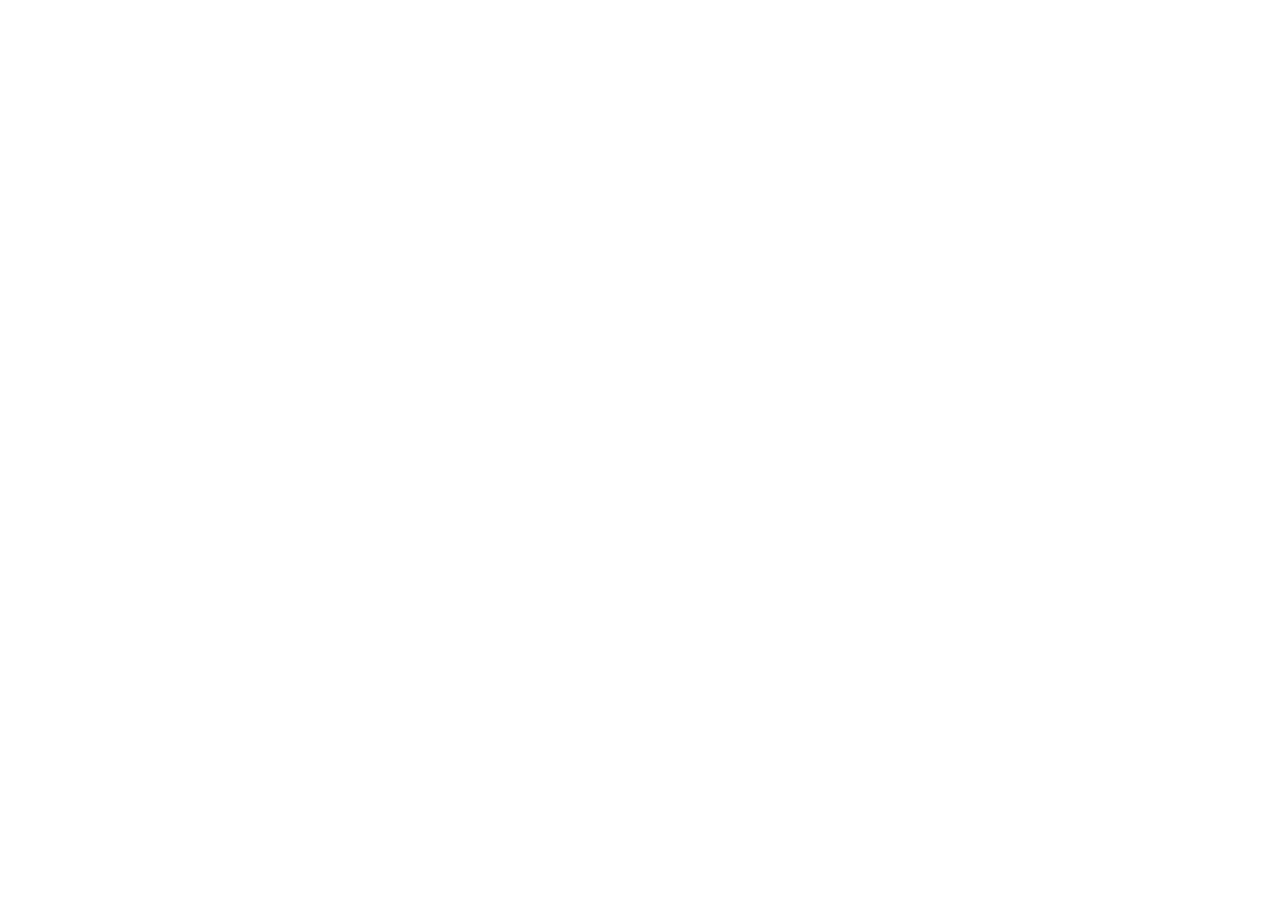
==== commit 447aa2b3: "Add PWA attachments and analysis features" ====
--- a/index.html
+++ b/index.html
@@ -6,11 +6,16 @@
     <meta name="theme-color" content="#0a0c10" />
     <title>工程证据管理 - 本地复刻版</title>
     <meta name="description" content="工程建设结算前证据链管理平台本地复刻版" />
-    <link rel="stylesheet" href="/styles.css" />
+    <link rel="manifest" href="/evidence-vault-clone/manifest.json" />
+    <link rel="icon" href="/evidence-vault-clone/icon.svg" type="image/svg+xml" />
+    <meta name="mobile-web-app-capable" content="yes" />
+    <meta name="apple-mobile-web-app-title" content="证据链管理" />
+    <meta name="apple-mobile-web-app-status-bar-style" content="black-translucent" />
+    <link rel="stylesheet" href="/evidence-vault-clone/styles.css" />
   </head>
   <body>
     <div id="app"></div>
     <div id="toast" class="toast" role="status" aria-live="polite"></div>
-    <script src="/app.js" defer></script>
+    <script src="/evidence-vault-clone/app.js" defer></script>
   </body>
 </html>
